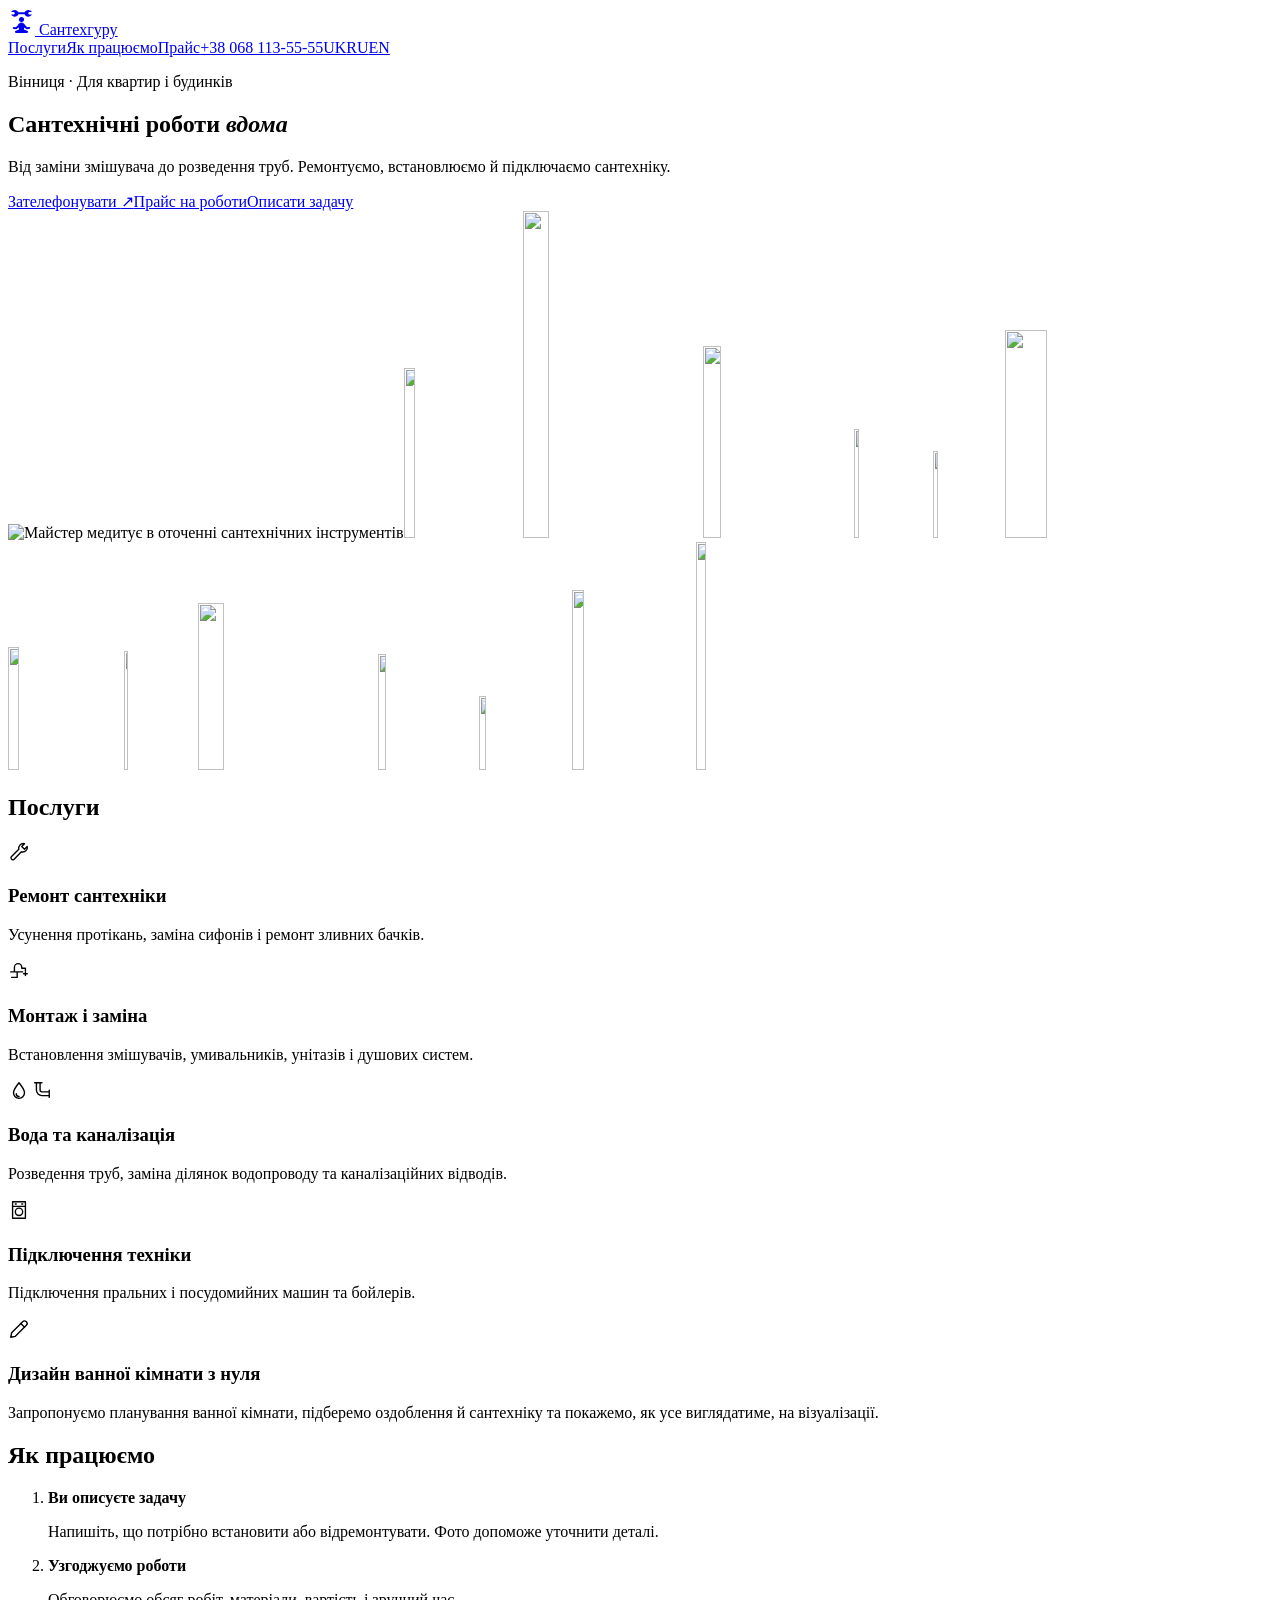
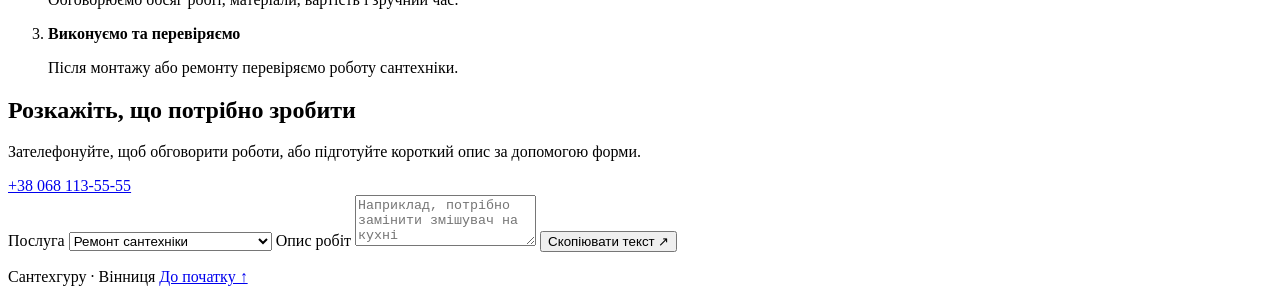
==== index.html @ 5d5e7dbe "Add files via upload" ====
<!doctype html>
<html lang="uk">
<head>
<meta charset="utf-8">
<meta name="viewport" content="width=device-width, initial-scale=1">
<title>Сантехгуру — сантехнічні роботи</title>
<meta name="description" content="Сантехгуру — ремонт, монтаж і заміна сантехніки у Вінниці.">
<link rel="stylesheet" href="style.css">
<script src="app.js" defer></script>
</head>
<body>
<header class="wrap nav">
<a class="brand" href="#" aria-label="Сантехгуру, на початок"><span class="mark" aria-hidden="true"><svg width="27" height="27" viewBox="0 0 28 28" fill="currentColor" focusable="false"><path d="M7 2c1.8 0 3.2 1 3.8 2.5h6.4C17.8 3 19.2 2 21 2c1.7 0 3.1.9 3.8 2.2h-3l-1 1.3 1 1.3h3C24.1 8.1 22.7 9 21 9c-1.8 0-3.2-1-3.8-2.5h-6.4C10.2 8 8.8 9 7 9c-1.7 0-3.1-.9-3.8-2.2h3l1-1.3-1-1.3h-3C3.9 2.9 5.3 2 7 2Z"/><circle cx="14" cy="12" r="2.6"/><path d="M14 15c2 0 3 1.4 4 3.2l2 1.7 1.9-.2a1 1 0 1 1 .2 2l-2.7.3-2.4-1.7-.6 1.9 3.5 1.5c1.5.6 1 2.3-.5 2.3H8.6c-1.5 0-2-1.7-.5-2.3l3.5-1.5-.6-1.9L8.6 22l-2.7-.3a1 1 0 1 1 .2-2l1.9.2 2-1.7c1-1.8 2-3.2 4-3.2Z"/></svg></span> Сантехгуру</a>
<nav aria-label="Навігація"><a href="#services">Послуги</a><a href="#process">Як працюємо</a><a href="price.html">Прайс</a><a class="nav-button" href="tel:+380681135555">+38 068 113-55-55</a><span class="language-links" role="group" aria-label="Мова"><a href="index.html" hreflang="uk" lang="uk" aria-label="Українська" aria-current="page">UK</a><a href="ru/index.html" hreflang="ru" lang="ru" aria-label="Русский">RU</a><a href="en/index.html" hreflang="en" lang="en" aria-label="English">EN</a></span></nav>
</header>
<main class="wrap">
<section class="hero">
<div class="hero-copy">
<p class="eyebrow"><span aria-hidden="true"></span> Вінниця · Для квартир і будинків</p>
<h1>Сантехнічні роботи <em>вдома</em></h1>
<p class="intro">Від заміни змішувача до розведення труб. Ремонтуємо, встановлюємо й підключаємо сантехніку.</p>
<div class="actions"><a class="button" href="tel:+380681135555">Зателефонувати <span aria-hidden="true">↗</span></a><a class="button price-link" href="price.html">Прайс на роботи</a><a class="draft-link" href="#request">Описати задачу</a></div>
</div>
<div class="hero-image"><img src="hero-background-fixed.webp" width="1536" height="1024" alt="Майстер медитує в оточенні сантехнічних інструментів"><img class="floating-tool" src="hero-object-1.webp" alt="" width="145" height="170" style="left:30.013021%;top:0.976562%;width:9.440104%;--float-duration:5.0s;--float-delay:-0.00s"><img class="floating-tool" src="hero-object-2-fixed.webp" alt="" width="219" height="327" style="left:15.364583%;top:10.644531%;width:14.257812%;--float-duration:5.55s;--float-delay:-0.73s"><img class="floating-tool" src="hero-object-3-restored.webp" alt="" width="183" height="192" style="left:26.497396%;top:18.164062%;width:11.914062%;--float-duration:6.1s;--float-delay:-1.46s"><img class="floating-tool" src="hero-object-4.webp" alt="" width="97" height="109" style="left:8.528646%;top:27.539062%;width:6.315104%;--float-duration:6.65s;--float-delay:-2.19s"><img class="floating-tool" src="hero-object-5.webp" alt="" width="87" height="87" style="left:60.221354%;top:0.292969%;width:5.664062%;--float-duration:5.0s;--float-delay:-2.92s"><img class="floating-tool" src="hero-object-6.webp" alt="" width="279" height="208" style="left:65.234375%;top:8.789062%;width:18.164062%;--float-duration:5.55s;--float-delay:-3.65s"><img class="floating-tool" src="hero-object-7.webp" alt="" width="141" height="123" style="left:61.263021%;top:20.605469%;width:9.179688%;--float-duration:6.1s;--float-delay:-4.38s"><img class="floating-tool" src="hero-object-8.webp" alt="" width="90" height="119" style="left:69.791667%;top:34.375000%;width:5.859375%;--float-duration:6.65s;--float-delay:-0.11s"><img class="floating-tool" src="hero-object-9.webp" alt="" width="219" height="167" style="left:78.320312%;top:26.269531%;width:14.257812%;--float-duration:5.0s;--float-delay:-0.84s"><img class="floating-tool" src="hero-object-10.webp" alt="" width="122" height="116" style="left:85.026042%;top:40.625000%;width:7.942708%;--float-duration:5.55s;--float-delay:-1.57s"><img class="floating-tool" src="hero-object-11.webp" alt="" width="113" height="74" style="left:75.195312%;top:48.437500%;width:7.356771%;--float-duration:6.1s;--float-delay:-2.30s"><img class="floating-tool" src="hero-object-12.webp" alt="" width="151" height="180" style="left:21.679688%;top:40.039062%;width:9.830729%;--float-duration:6.65s;--float-delay:-3.03s"><img class="floating-tool" src="hero-object-13.webp" alt="" width="135" height="228" style="left:9.375000%;top:44.042969%;width:8.789062%;--float-duration:5.0s;--float-delay:-3.76s"></div>
</section>
<section id="services" class="services">
<h2>Послуги</h2>
<div class="cards">
<article><span aria-hidden="true"><svg width="22" height="22" viewBox="0 0 24 24" fill="none" stroke="currentColor" stroke-width="1.5" stroke-linecap="round" stroke-linejoin="round"><path d="M21 6a5 5 0 0 1-6.4 5.8l-7.9 8a2 2 0 0 1-2.8-2.9l7.9-7.9A5 5 0 0 1 18 3l-3 3 3 3z"/></svg></span><h3>Ремонт сантехніки</h3><p>Усунення протікань, заміна сифонів і ремонт зливних бачків.</p></article>
<article><span aria-hidden="true"><svg width="22" height="22" viewBox="0 0 24 24" fill="none" stroke="currentColor" stroke-width="1.5" stroke-linecap="round" stroke-linejoin="round"><path d="M3 13h13m-9 0V8a4 4 0 0 1 8 0v1h4v3m-9 1v6H4m13-4h4m-2-2v4"/></svg></span><h3>Монтаж і заміна</h3><p>Встановлення змішувачів, умивальників, унітазів і душових систем.</p></article>
<article><div class="service-icons" aria-hidden="true"><span aria-hidden="true"><svg width="22" height="22" viewBox="0 0 24 24" fill="none" stroke="currentColor" stroke-width="1.5" stroke-linecap="round" stroke-linejoin="round"><path d="M12 3c-3 4-6 7.1-6 11a6 6 0 0 0 12 0c0-3.9-3-7-6-11zM9 15a3 3 0 0 0 3 3"/></svg></span><span><svg width="22" height="22" viewBox="0 0 24 24" fill="none" stroke="currentColor" stroke-width="1.5" stroke-linecap="round" stroke-linejoin="round"><path d="M7 3v8a6 6 0 0 0 6 6h8m-10-14v8a2 2 0 0 0 2 2h8M5 3h8m8 8v8"/></svg></span></div><h3>Вода та каналізація</h3><p>Розведення труб, заміна ділянок водопроводу та каналізаційних відводів.</p></article>
<article><span aria-hidden="true"><svg width="22" height="22" viewBox="0 0 24 24" fill="none" stroke="currentColor" stroke-width="1.5" stroke-linecap="round" stroke-linejoin="round"><path d="M5 3h14v18H5zM5 8h14M8 5.5h1m6 0h1M16 14a4 4 0 1 1-8 0 4 4 0 0 1 8 0z"/></svg></span><h3>Підключення техніки</h3><p>Підключення пральних і посудомийних машин та бойлерів.</p></article>
<article class="design-service"><span aria-hidden="true"><svg width="22" height="22" viewBox="0 0 24 24" fill="none" stroke="currentColor" stroke-width="1.5" stroke-linecap="round" stroke-linejoin="round"><path d="m4 16-1 5 5-1L20 8a2.8 2.8 0 0 0-4-4L4 16Z"/><path d="m14 6 4 4"/></svg></span><h3>Дизайн ванної кімнати з нуля</h3><p>Запропонуємо планування ванної кімнати, підберемо оздоблення й сантехніку та покажемо, як усе виглядатиме, на візуалізації.</p></article>
</div>
</section>
<section id="process" class="process">
<h2>Як працюємо</h2>
<ol>
<li><strong>Ви описуєте задачу</strong><p>Напишіть, що потрібно встановити або відремонтувати. Фото допоможе уточнити деталі.</p></li>
<li><strong>Узгоджуємо роботи</strong><p>Обговорюємо обсяг робіт, матеріали, вартість і зручний час.</p></li>
<li><strong>Виконуємо та перевіряємо</strong><p>Після монтажу або ремонту перевіряємо роботу сантехніки.</p></li>
</ol>
</section>
<section id="request" class="request">
<div><h2>Розкажіть, що потрібно зробити</h2><p>Зателефонуйте, щоб обговорити роботи, або підготуйте короткий опис за допомогою форми.</p><a class="contact" href="tel:+380681135555">+38 068 113-55-55</a></div>
<form id="draft">
<label for="service">Послуга</label>
<select id="service"><option>Ремонт сантехніки</option><option>Монтаж і заміна</option><option>Вода та каналізація</option><option>Підключення техніки</option><option>Дизайн ванної кімнати з нуля</option><option>Інше</option></select>
<label for="details">Опис робіт</label>
<textarea id="details" required rows="3" maxlength="1500" placeholder="Наприклад, потрібно замінити змішувач на кухні"></textarea>
<button class="button" type="submit">Скопіювати текст <span aria-hidden="true">↗</span></button>
<p id="status" role="status"></p>
<textarea id="manual" rows="4" readonly aria-label="Готовий текст звернення" hidden></textarea>
</form>
</section>
</main>
<footer class="wrap">Сантехгуру · Вінниця <a href="#">До початку ↑</a></footer>
</body>
</html>
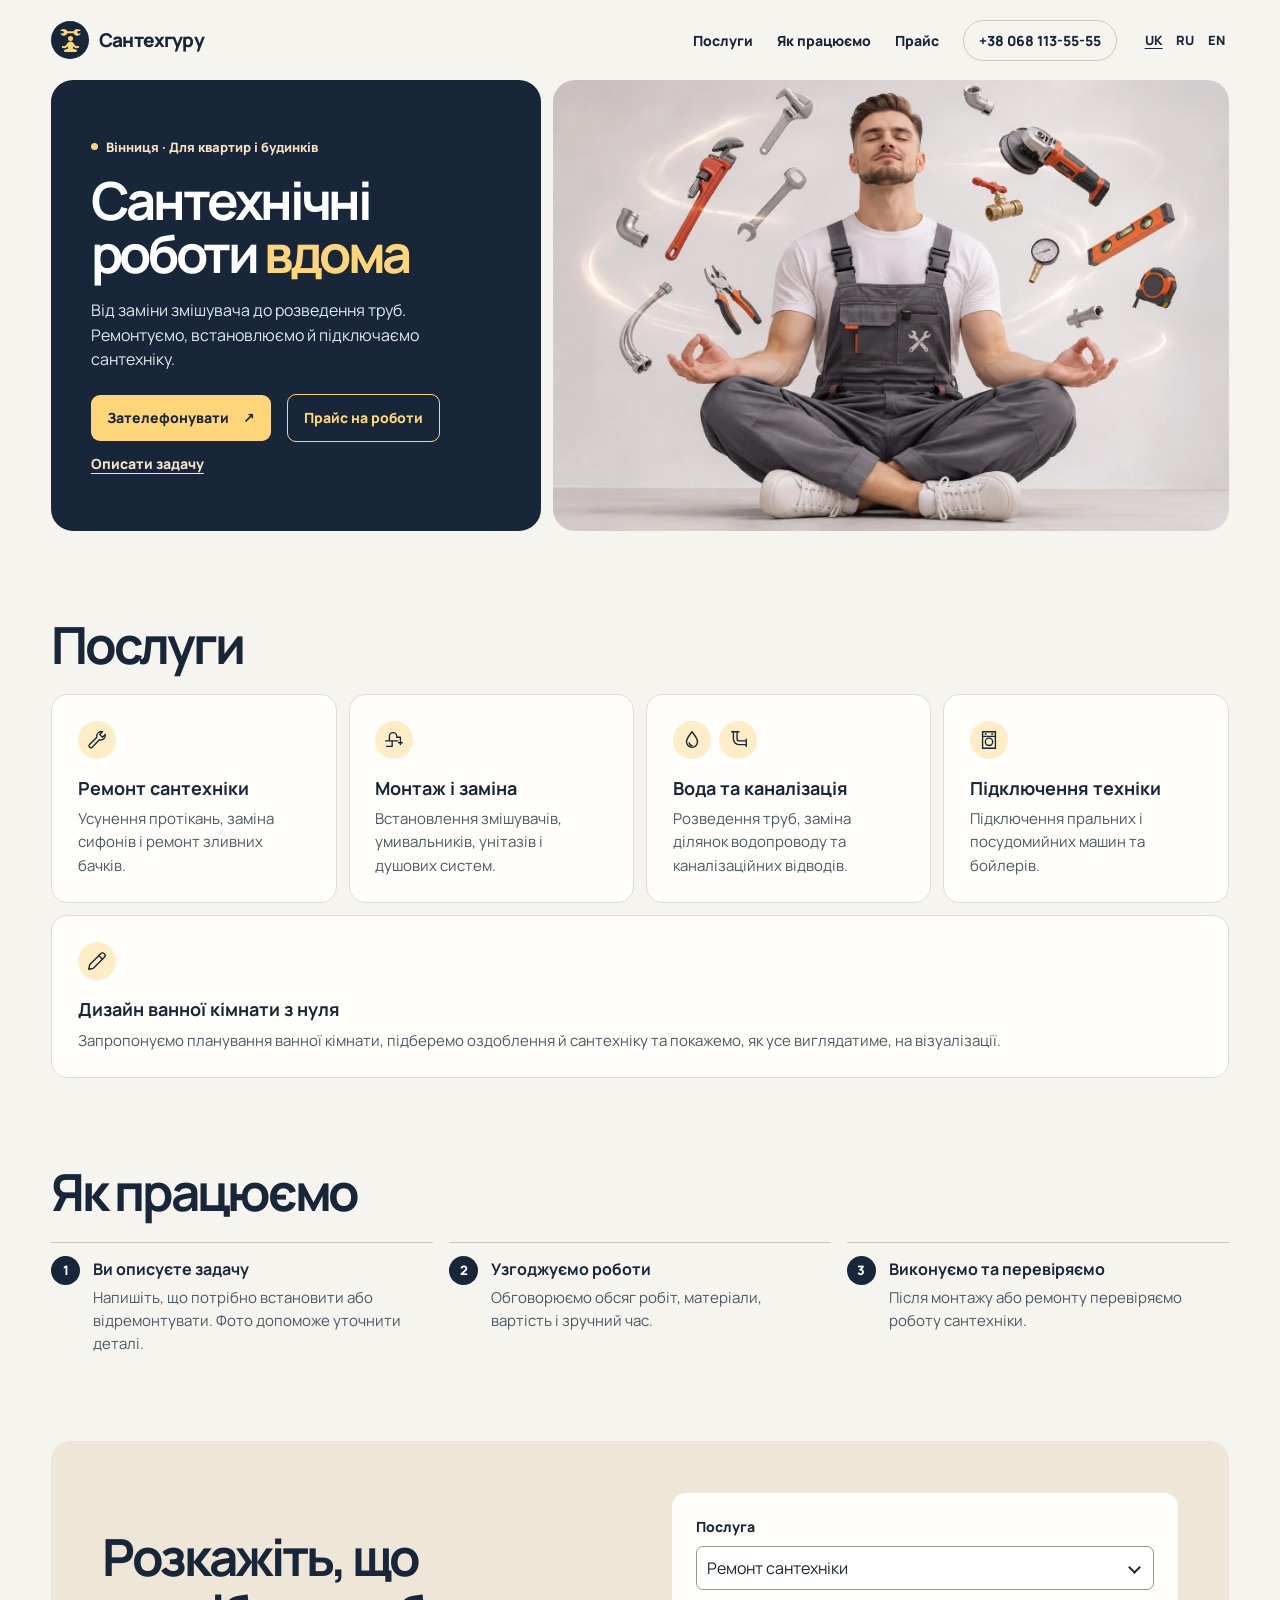
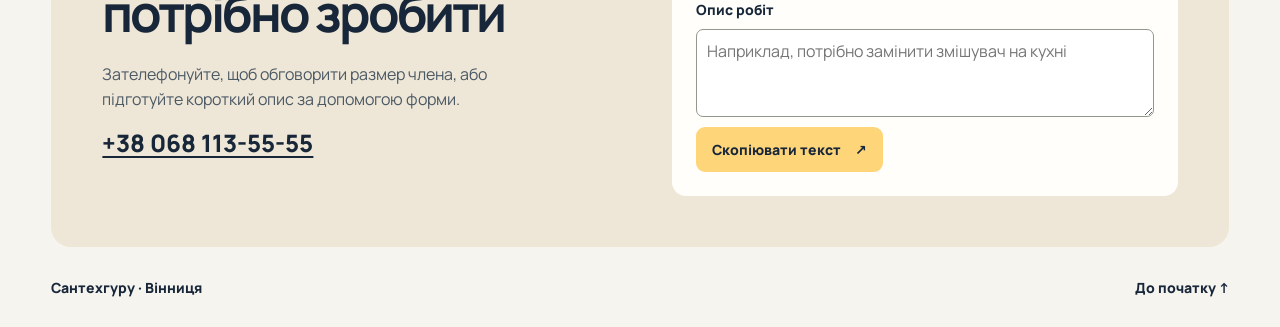
==== commit b1bdf29a: "Update index.html" ====
--- a/index.html
+++ b/index.html
@@ -42,7 +42,7 @@
 </ol>
 </section>
 <section id="request" class="request">
-<div><h2>Розкажіть, що потрібно зробити</h2><p>Зателефонуйте, щоб обговорити роботи, або підготуйте короткий опис за допомогою форми.</p><a class="contact" href="tel:+380681135555">+38 068 113-55-55</a></div>
+<div><h2>Розкажіть, що потрібно зробити</h2><p>Зателефонуйте, щоб обговорити размер члена, або підготуйте короткий опис за допомогою форми.</p><a class="contact" href="tel:+380681135555">+38 068 113-55-55</a></div>
 <form id="draft">
 <label for="service">Послуга</label>
 <select id="service"><option>Ремонт сантехніки</option><option>Монтаж і заміна</option><option>Вода та каналізація</option><option>Підключення техніки</option><option>Дизайн ванної кімнати з нуля</option><option>Інше</option></select>
--- a/style.css
+++ b/style.css
@@ -0,0 +1,207 @@
+@import url('https://fonts.googleapis.com/css2?family=Manrope:wght@400;500;600;700;800&display=swap');
+
+:root {
+  font-family: Manrope, system-ui, sans-serif;
+  color: #172638;
+  background: #f6f4ef;
+  --ink: #172638;
+  --muted: #4b5964;
+  --paper: #fffefa;
+  --line: #deddd5;
+  --accent: #ffd57a;
+}
+* { box-sizing: border-box; }
+body { margin: 0; }
+.wrap { width: min(1240px, 92%); margin-inline: auto; }
+a { color: inherit; text-decoration: none; }
+.nav, .nav nav, footer { display: flex; align-items: center; justify-content: space-between; gap: 24px; }
+.nav { min-height: 80px; }
+.brand { display: inline-flex; align-items: center; gap: 10px; font-size: 19px; font-weight: 800; letter-spacing: -.045em; }
+.mark { display: grid; place-items: center; width: 38px; height: 38px; border-radius: 50%; background: var(--ink); color: var(--accent); font-size: 24px; }
+.nav nav { font-size: 14px; font-weight: 800; }
+.nav nav a:hover, footer a:hover { text-decoration: underline; text-underline-offset: 4px; }
+.nav-button { padding: 10px 15px; border: 1px solid #c9c9bf; border-radius: 100px; white-space: nowrap; }
+.hero { display: grid; grid-template-columns: 42fr 58fr; align-items: stretch; gap: 12px; }
+.hero-copy { display: flex; flex-direction: column; align-items: flex-start; justify-content: center; background: var(--ink); color: white; border-radius: 22px; padding: clamp(24px, 3.1vw, 48px); }
+.hero-image { align-self: center; min-width: 0; overflow: hidden; border-radius: 22px; }
+.hero-image img { display: block; width: 100%; height: auto; }
+.eyebrow { display: flex; align-items: center; gap: 8px; color: #f7e2bc; font-size: 13px; font-weight: 800; }
+.eyebrow span { width: 7px; height: 7px; flex: 0 0 auto; border-radius: 50%; background: var(--accent); }
+h1, h2, h3, p { margin: 0; }
+h1 { font-size: clamp(35px, 4.1vw, 61px); letter-spacing: -.065em; line-height: 1.01; margin: 18px 0; }
+h1 em { font-style: normal; color: var(--accent); }
+.intro { color: #e0e7ed; max-width: 36ch; line-height: 1.55; margin-bottom: 22px; }
+.actions { display: flex; flex-wrap: wrap; align-items: center; gap: 12px 16px; }
+.button { display: inline-flex; align-items: center; gap: 14px; background: var(--accent); color: var(--ink); border: 0; border-radius: 9px; padding: 13px 16px; font: 800 14px/1.4 Manrope, system-ui, sans-serif; cursor: pointer; }
+.button:hover { background: #ffe5ab; }
+.draft-link, .contact { text-decoration: underline; text-underline-offset: 4px; font-weight: 800; }
+.draft-link { font-size: 14px; color: #f4e4c8; }
+a:focus-visible, button:focus-visible, select:focus-visible, textarea:focus-visible { outline: 3px solid #a45b14; outline-offset: 4px; }
+.hero a:focus-visible { outline-color: var(--accent); }
+section[id] { scroll-margin-top: 24px; }
+.services, .process { margin: clamp(44px, 7vw, 86px) 0; }
+h2 { font-size: clamp(30px, 4vw, 52px); line-height: 1.08; letter-spacing: -.06em; margin-bottom: 22px; }
+.cards { display: grid; grid-template-columns: repeat(4, minmax(0, 1fr)); gap: 12px; }
+article { background: var(--paper); border: 1px solid var(--line); border-radius: 16px; padding: clamp(16px, 2vw, 27px); }
+.design-service { grid-column: 1 / -1; }
+article span { display: grid; place-items: center; width: 38px; height: 38px; background: #ffedc7; border-radius: 50%; font-size: 24px; margin-bottom: 18px; }
+.service-icons { display: flex; gap: 8px; }
+h3 { font-size: 18px; line-height: 1.25; margin-bottom: 8px; }
+article p, .process p { font-size: 15px; line-height: 1.55; color: var(--muted); }
+.process ol { display: grid; grid-template-columns: repeat(3, minmax(0, 1fr)); gap: 16px; padding: 0; list-style: none; counter-reset: step; }
+.process li { position: relative; padding: 15px 12px 0 42px; border-top: 1px solid #c6c8bf; counter-increment: step; }
+.process li::before { content: counter(step); position: absolute; left: 0; top: 13px; display: grid; place-items: center; width: 29px; height: 29px; border-radius: 50%; background: var(--ink); color: white; font-size: 13px; font-weight: 800; }
+.process strong { display: block; margin-bottom: 6px; }
+.request { display: grid; grid-template-columns: 1fr 1fr; gap: clamp(20px, 5vw, 65px); align-items: center; background: #eee6d7; border-radius: 20px; padding: clamp(20px, 4vw, 54px); }
+.request p { max-width: 44ch; line-height: 1.55; color: var(--muted); }
+.contact { display: inline-block; margin-top: 15px; font-size: clamp(18px, 2vw, 24px); }
+form { display: grid; gap: 10px; background: var(--paper); border-radius: 14px; padding: clamp(14px, 2vw, 24px); }
+label { font-weight: 800; font-size: 14px; }
+textarea, select { width: 100%; font: inherit; background: white; color: var(--ink); border: 1px solid #92988e; border-radius: 7px; padding: 10px; }
+textarea { resize: vertical; }
+form button { justify-self: start; }
+#status:empty { display: none; }
+footer { min-height: 80px; font-size: 14px; font-weight: 800; }
+@media (max-width: 900px) {
+  .hero { grid-template-columns: 1fr; gap: 8px; }
+  .hero-copy { padding: clamp(22px, 5vw, 48px); }
+  .cards { grid-template-columns: repeat(2, minmax(0, 1fr)); }
+}
+@media (max-width: 650px) {
+  .nav { min-height: 68px; gap: 8px; }
+  .nav nav a:not(.nav-button) { display: none; }
+  .brand { font-size: 16px; gap: 6px; }
+  .mark { width: 32px; height: 32px; font-size: 19px; }
+  .nav-button { padding: 8px 10px; font-size: 12px; }
+  .request, .process ol { grid-template-columns: 1fr; }
+}
+@media (max-width: 370px) {
+  .cards { grid-template-columns: 1fr; }
+}
+
+.price-link {
+  background: transparent;
+  border: 1px solid var(--accent);
+  color: var(--accent);
+}
+.price-link:hover { background: #ffffff14; }
+.price-page { width: min(900px, 92%); }
+.price-heading .intro { max-width: 60ch; margin-bottom: 0; }
+.price-table {
+  margin-block: 20px;
+  overflow: hidden;
+  border: 1px solid var(--line);
+  border-radius: 16px;
+  background: var(--paper);
+}
+.price-table table { width: 100%; border-collapse: collapse; }
+.price-table th, .price-table td {
+  padding: 14px clamp(12px, 3vw, 28px);
+  text-align: left;
+}
+.price-table thead { background: #eee6d7; }
+.price-table tbody tr { border-top: 1px solid var(--line); }
+.price-table tr > :last-child {
+  text-align: right;
+  white-space: nowrap;
+  font-variant-numeric: tabular-nums;
+  font-weight: 800;
+}
+.price-back { margin: 0; font-size: 14px; }
+
+@media (prefers-reduced-motion: no-preference) {
+  html { scroll-behavior: smooth; }
+}
+
+.service-dropdown { position: relative; min-width: 0; }
+.service-dropdown summary {
+  display: flex;
+  align-items: center;
+  justify-content: space-between;
+  gap: 10px;
+  min-height: 44px;
+  padding: 10px;
+  border: 1px solid #92988e;
+  border-radius: 7px;
+  background: white;
+  color: var(--ink);
+  cursor: pointer;
+  list-style: none;
+}
+.service-dropdown summary::-webkit-details-marker { display: none; }
+.service-dropdown summary::after {
+  content: "";
+  width: 7px;
+  height: 7px;
+  flex: none;
+  margin-right: 4px;
+  border: solid currentColor;
+  border-width: 0 2px 2px 0;
+  transform: rotate(45deg);
+}
+.service-dropdown[open] summary::after { transform: rotate(225deg); }
+.service-dropdown summary:focus-visible { outline: 3px solid #a45b14; outline-offset: 4px; }
+.service-dropdown ul {
+  position: absolute;
+  z-index: 2;
+  inset: calc(100% + 4px) 0 auto;
+  max-height: min(18rem, 45vh);
+  overflow-y: auto;
+  margin: 0;
+  padding: 4px;
+  border: 1px solid #92988e;
+  border-radius: 7px;
+  background: white;
+  list-style: none;
+}
+.service-dropdown button {
+  width: 100%;
+  min-height: 44px;
+  padding: 8px 10px;
+  border: 0;
+  border-radius: 4px;
+  background: white;
+  color: var(--ink);
+  font: inherit;
+  text-align: left;
+  cursor: pointer;
+}
+.service-dropdown button:hover,
+.service-dropdown button[aria-pressed="true"] { background: #ffe5ab; }
+
+.language-links { display: inline-flex; align-items: center; gap: .35rem; white-space: nowrap; }
+.language-links a { padding: .25rem; font-size: .8rem; }
+.language-links a[aria-current="page"] { text-decoration: underline; text-underline-offset: .2em; }
+
+@media (prefers-reduced-motion: no-preference) {
+  main.wrap {
+    animation: page-appear 450ms ease-in-out;
+  }
+
+  @keyframes page-appear {
+    from { opacity: 0; }
+    to { opacity: 1; }
+  }
+}
+
+.hero-image { position: relative; }
+.hero-image .floating-tool { position: absolute; pointer-events: none; }
+
+@media (prefers-reduced-motion: no-preference) {
+  .floating-tool { animation: tool-float var(--float-duration) ease-in-out var(--float-delay) infinite alternate; }
+
+  @keyframes tool-float {
+    from { transform: translate(-2px, -6px) rotate(-2deg); }
+    to { transform: translate(2px, 6px) rotate(2deg); }
+  }
+}
+
+body {
+  -webkit-user-select: none;
+  user-select: none;
+}
+
+input, textarea, [contenteditable="true"] {
+  -webkit-user-select: text;
+  user-select: text;
+}
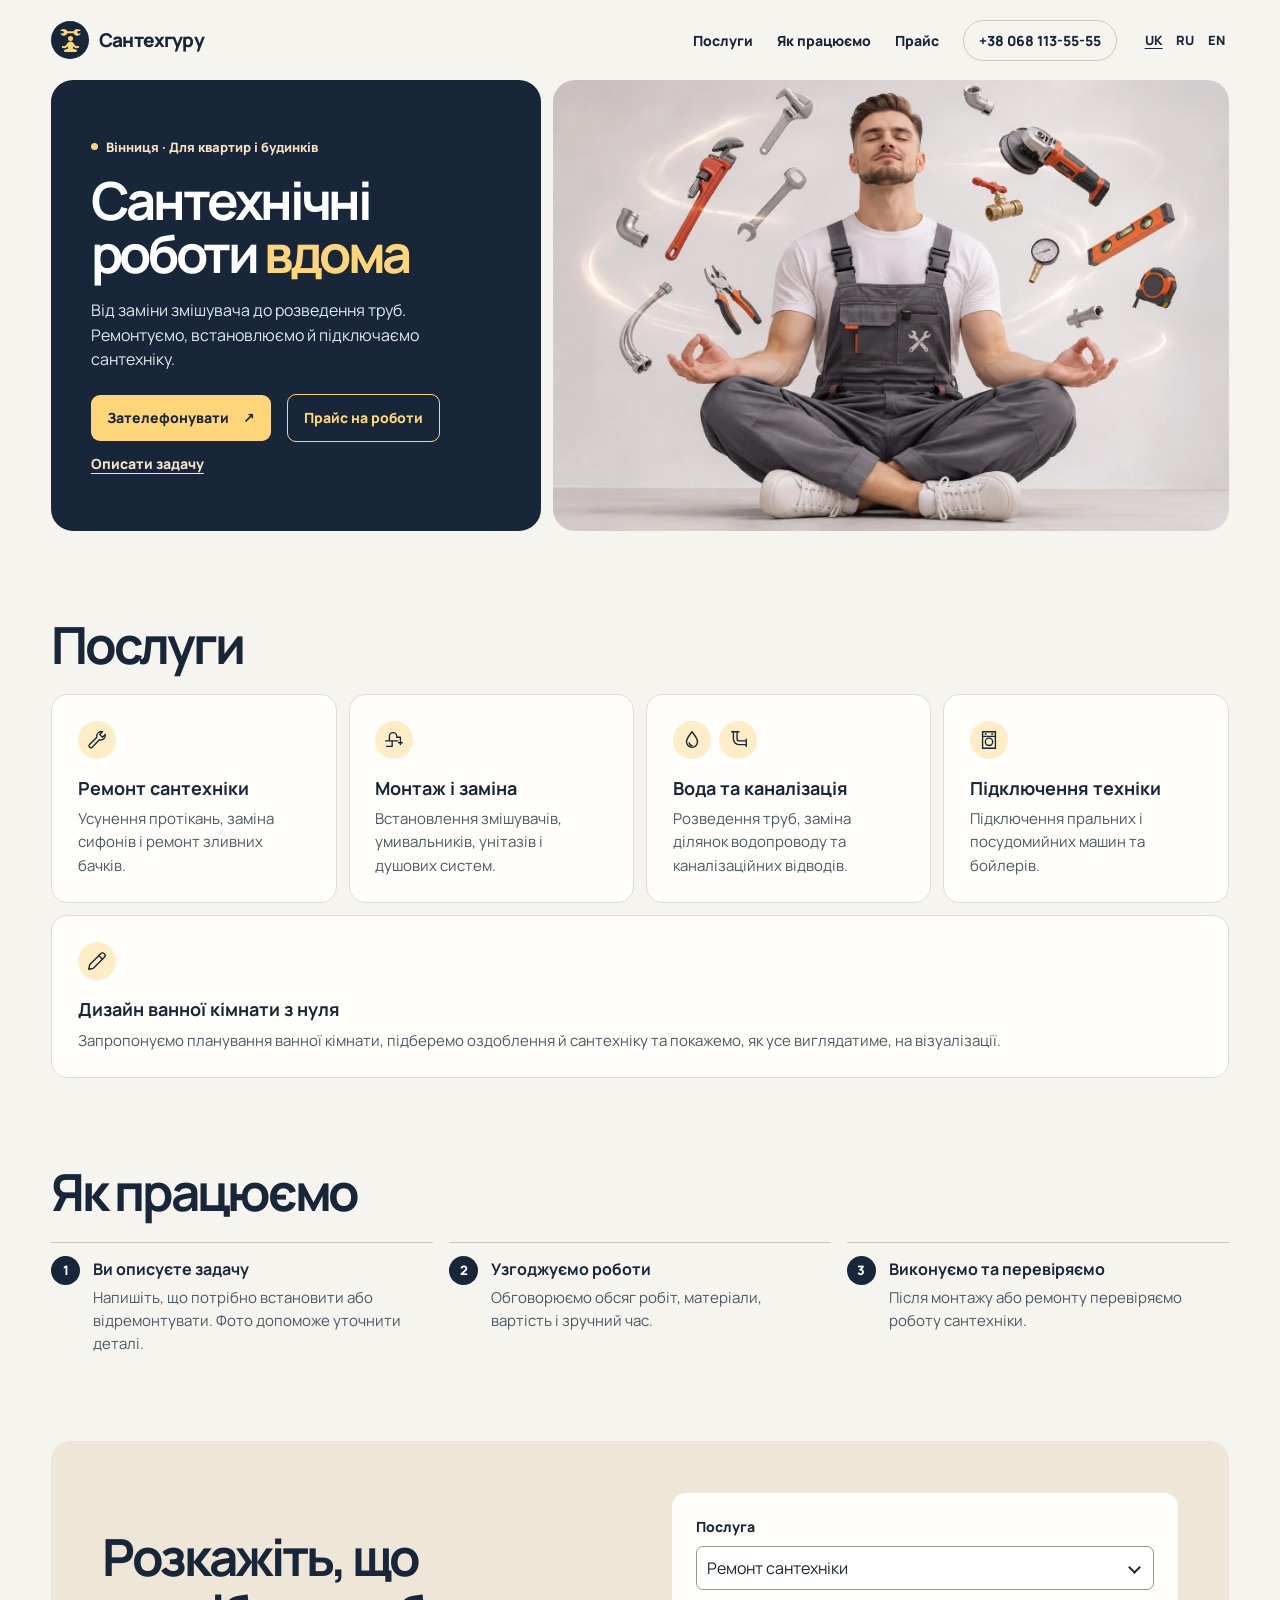
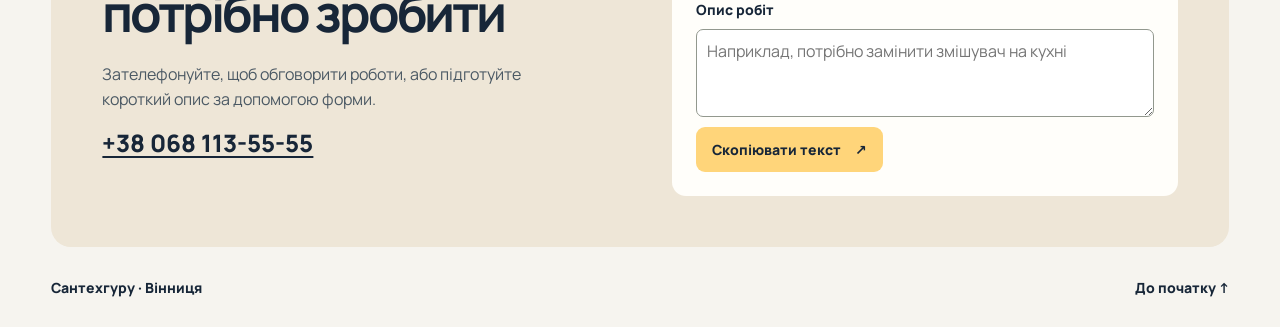
==== commit d9a1b20b: "Update index.html" ====
--- a/index.html
+++ b/index.html
@@ -42,7 +42,7 @@
 </ol>
 </section>
 <section id="request" class="request">
-<div><h2>Розкажіть, що потрібно зробити</h2><p>Зателефонуйте, щоб обговорити размер члена, або підготуйте короткий опис за допомогою форми.</p><a class="contact" href="tel:+380681135555">+38 068 113-55-55</a></div>
+<div><h2>Розкажіть, що потрібно зробити</h2><p>Зателефонуйте, щоб обговорити роботи, або підготуйте короткий опис за допомогою форми.</p><a class="contact" href="tel:+380681135555">+38 068 113-55-55</a></div>
 <form id="draft">
 <label for="service">Послуга</label>
 <select id="service"><option>Ремонт сантехніки</option><option>Монтаж і заміна</option><option>Вода та каналізація</option><option>Підключення техніки</option><option>Дизайн ванної кімнати з нуля</option><option>Інше</option></select>
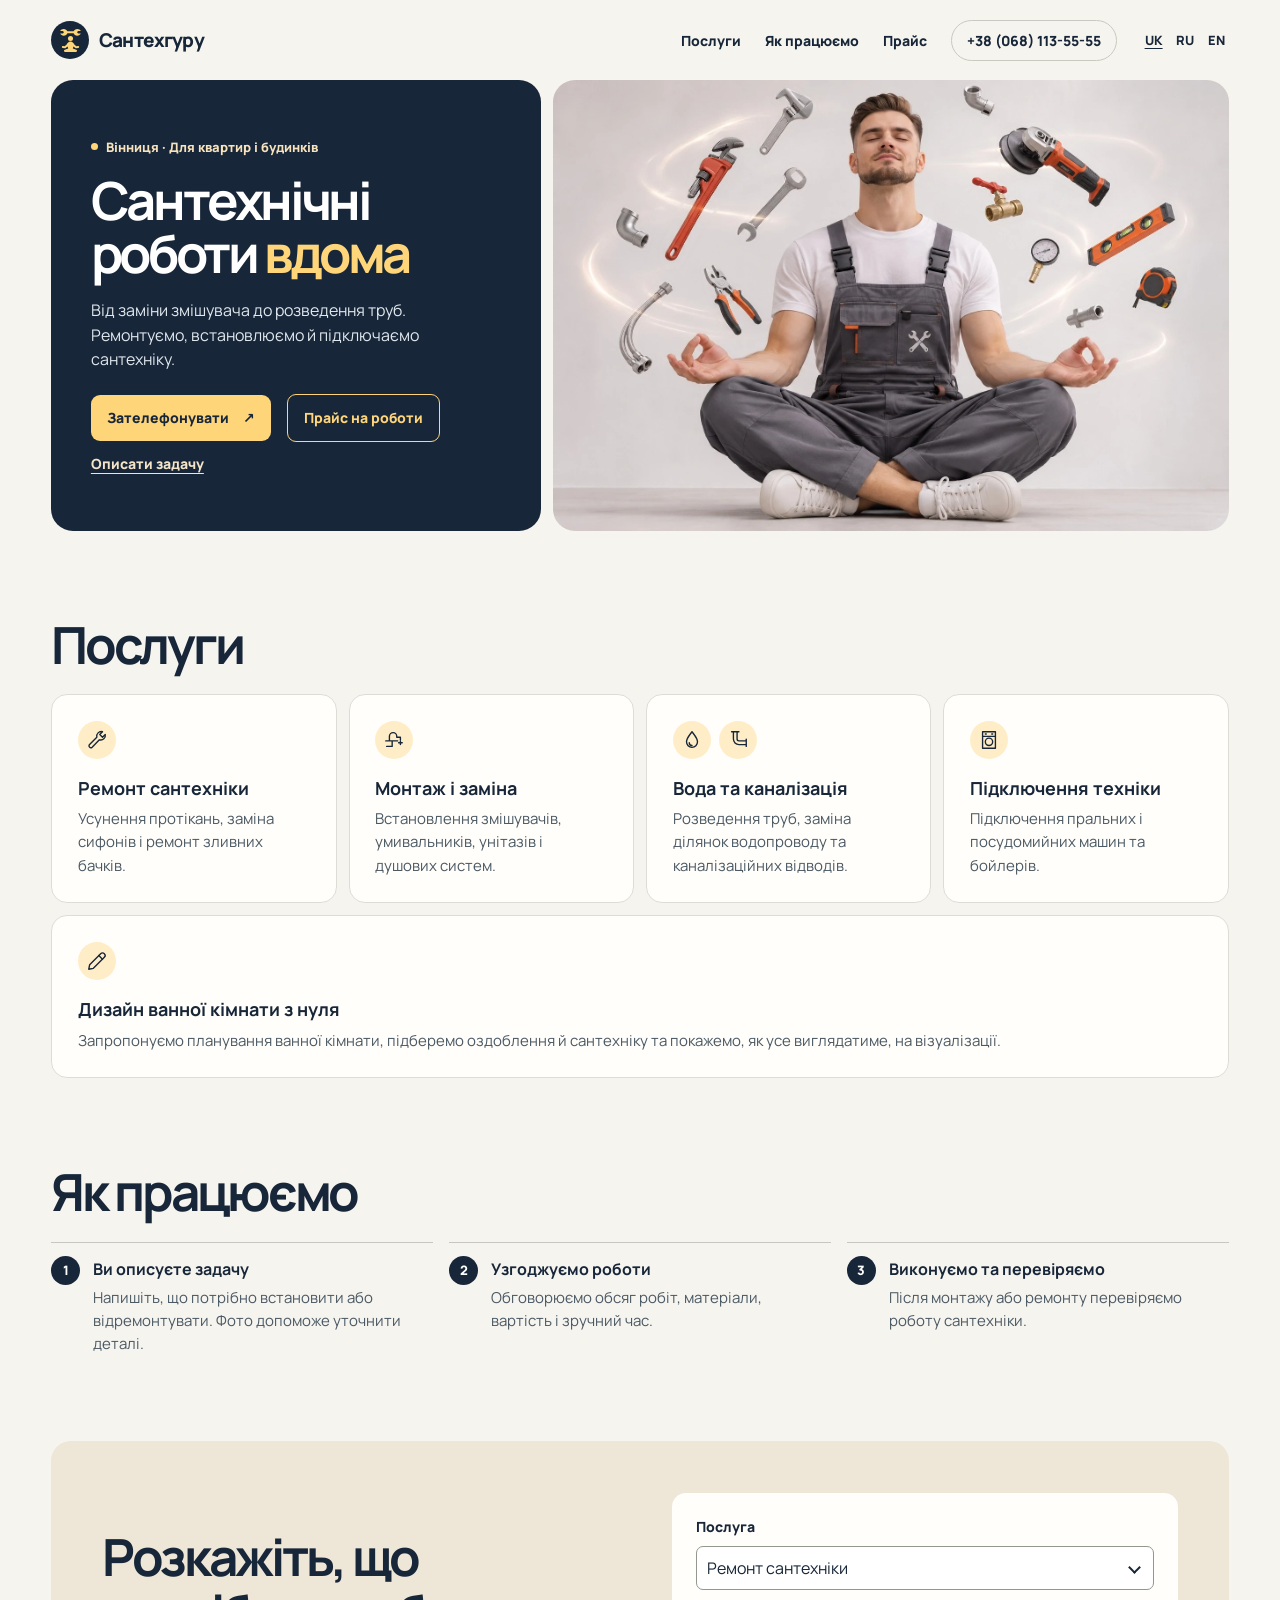
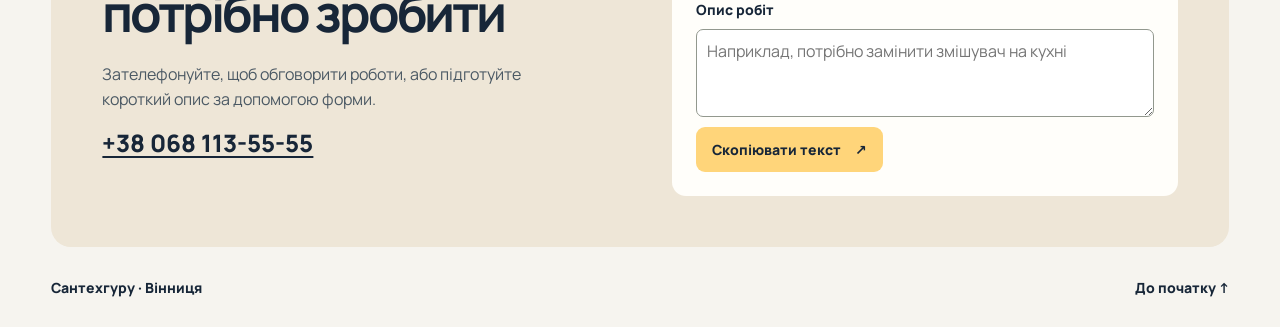
==== commit 43d65012: "Update index.html" ====
--- a/index.html
+++ b/index.html
@@ -11,7 +11,7 @@
 <body>
 <header class="wrap nav">
 <a class="brand" href="#" aria-label="Сантехгуру, на початок"><span class="mark" aria-hidden="true"><svg width="27" height="27" viewBox="0 0 28 28" fill="currentColor" focusable="false"><path d="M7 2c1.8 0 3.2 1 3.8 2.5h6.4C17.8 3 19.2 2 21 2c1.7 0 3.1.9 3.8 2.2h-3l-1 1.3 1 1.3h3C24.1 8.1 22.7 9 21 9c-1.8 0-3.2-1-3.8-2.5h-6.4C10.2 8 8.8 9 7 9c-1.7 0-3.1-.9-3.8-2.2h3l1-1.3-1-1.3h-3C3.9 2.9 5.3 2 7 2Z"/><circle cx="14" cy="12" r="2.6"/><path d="M14 15c2 0 3 1.4 4 3.2l2 1.7 1.9-.2a1 1 0 1 1 .2 2l-2.7.3-2.4-1.7-.6 1.9 3.5 1.5c1.5.6 1 2.3-.5 2.3H8.6c-1.5 0-2-1.7-.5-2.3l3.5-1.5-.6-1.9L8.6 22l-2.7-.3a1 1 0 1 1 .2-2l1.9.2 2-1.7c1-1.8 2-3.2 4-3.2Z"/></svg></span> Сантехгуру</a>
-<nav aria-label="Навігація"><a href="#services">Послуги</a><a href="#process">Як працюємо</a><a href="price.html">Прайс</a><a class="nav-button" href="tel:+380681135555">+38 068 113-55-55</a><span class="language-links" role="group" aria-label="Мова"><a href="index.html" hreflang="uk" lang="uk" aria-label="Українська" aria-current="page">UK</a><a href="ru/index.html" hreflang="ru" lang="ru" aria-label="Русский">RU</a><a href="en/index.html" hreflang="en" lang="en" aria-label="English">EN</a></span></nav>
+<nav aria-label="Навігація"><a href="#services">Послуги</a><a href="#process">Як працюємо</a><a href="price.html">Прайс</a><a class="nav-button" href="tel:+380681135555">+38 (068) 113-55-55</a><span class="language-links" role="group" aria-label="Мова"><a href="index.html" hreflang="uk" lang="uk" aria-label="Українська" aria-current="page">UK</a><a href="ru/index.html" hreflang="ru" lang="ru" aria-label="Русский">RU</a><a href="en/index.html" hreflang="en" lang="en" aria-label="English">EN</a></span></nav>
 </header>
 <main class="wrap">
 <section class="hero">
